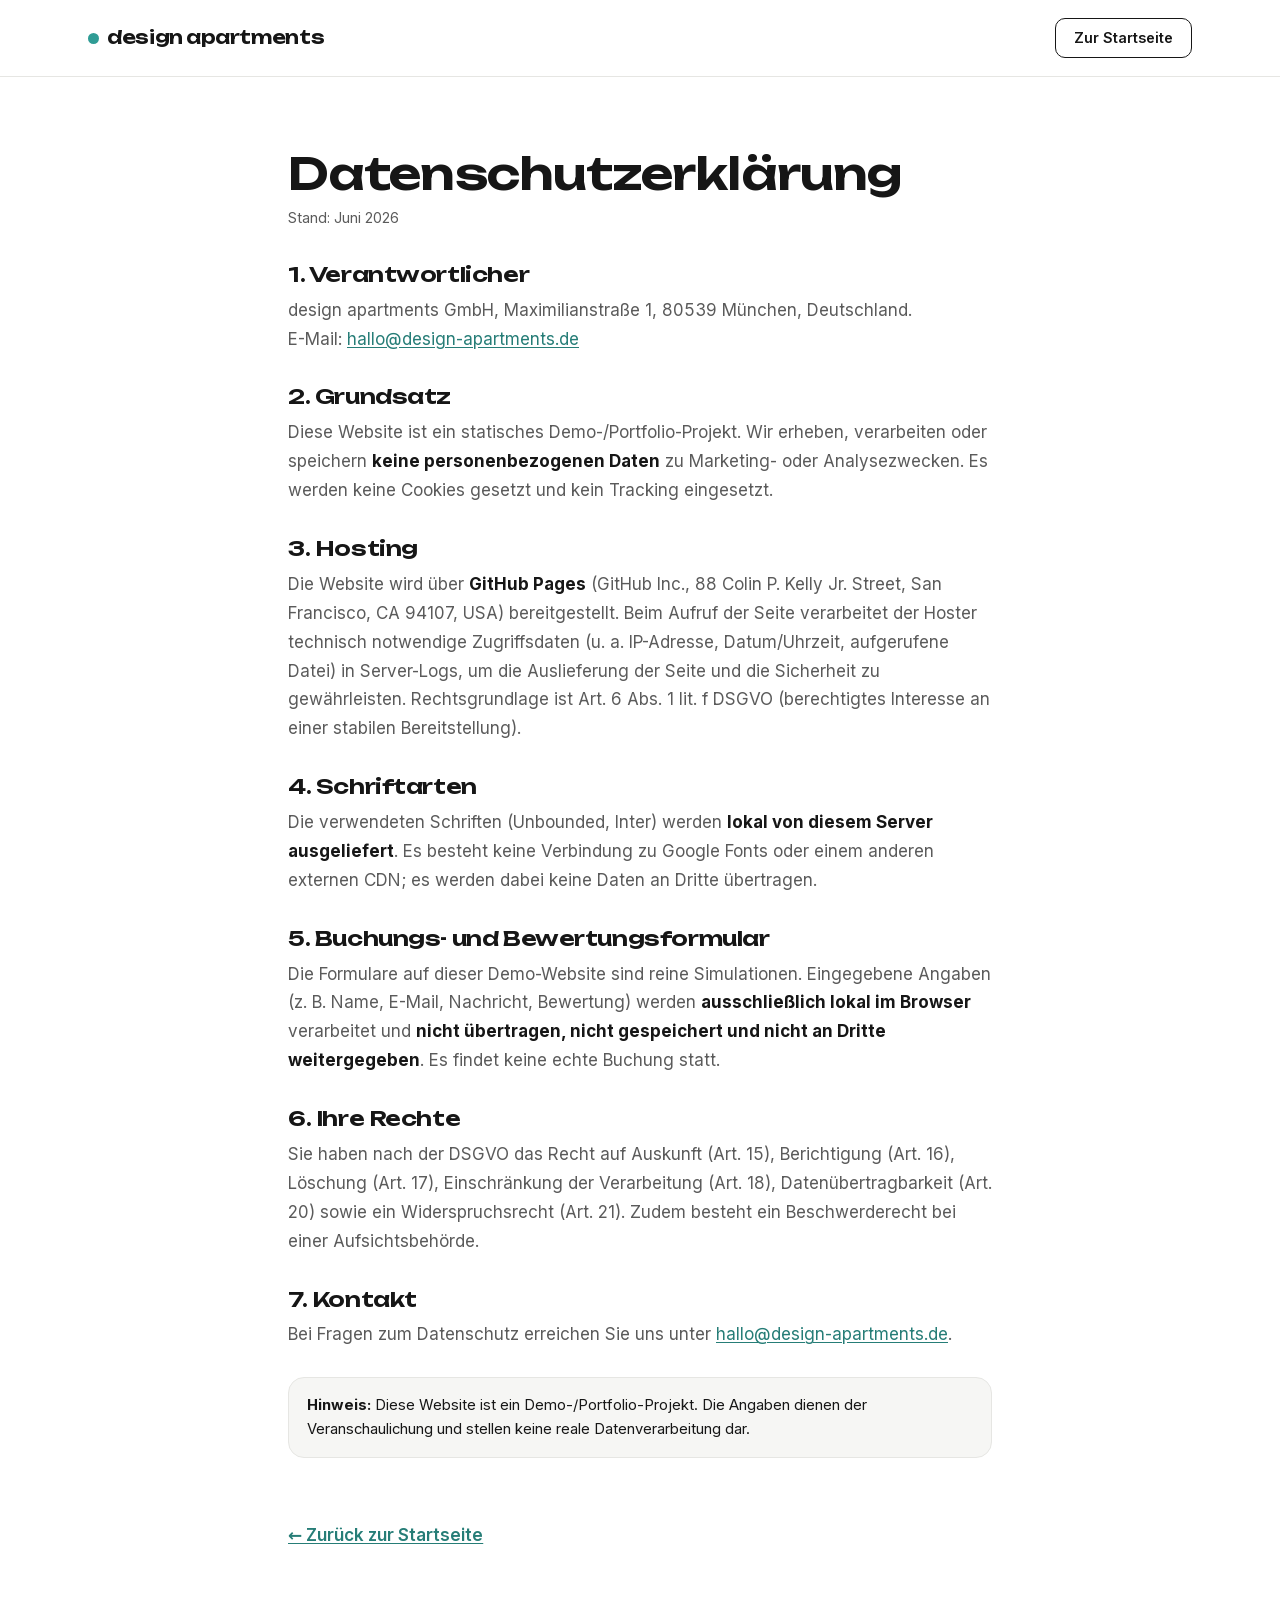
==== datenschutz.html @ df7e5d47 "SEO/OG/JSON-LD, Impressum+Datenschutz, self-hosted fonts (DSGVO), XSS-Escaping" ====
<!DOCTYPE html>
<html lang="de">
<head>
  <meta charset="UTF-8" />
  <meta name="viewport" content="width=device-width, initial-scale=1.0" />
  <title>Datenschutzerklärung — design apartments</title>
  <meta name="description" content="Datenschutzerklärung der design apartments gemäß DSGVO." />
  <meta name="robots" content="index,follow" />
  <link rel="canonical" href="https://design-apartments.com/datenschutz.html" />
  <link rel="icon" type="image/png" sizes="32x32" href="assets/img/favicon-32.png?v=1" />
  <link rel="apple-touch-icon" href="assets/img/apple-touch-icon.png?v=1" />
  <link rel="stylesheet" href="assets/css/fonts.css?v=1" />
  <link rel="stylesheet" href="assets/css/styles.css?v=12" />
</head>
<body>
  <header class="header">
    <div class="container header__inner">
      <a href="index.html" class="brand"><span class="brand__dot"></span>design apartments</a>
      <a href="index.html" class="btn btn--secondary btn--sm">Zur Startseite</a>
    </div>
  </header>

  <main class="legal">
    <div class="legal__container">
      <h1>Datenschutzerklärung</h1>
      <p class="updated">Stand: Juni 2026</p>

      <h2>1. Verantwortlicher</h2>
      <p>
        design apartments GmbH, Maximilianstraße 1, 80539 München, Deutschland.<br>
        E-Mail: <a href="mailto:hallo@design-apartments.de">hallo@design-apartments.de</a>
      </p>

      <h2>2. Grundsatz</h2>
      <p>Diese Website ist ein statisches Demo-/Portfolio-Projekt. Wir erheben, verarbeiten oder speichern <strong>keine personenbezogenen Daten</strong> zu Marketing- oder Analysezwecken. Es werden keine Cookies gesetzt und kein Tracking eingesetzt.</p>

      <h2>3. Hosting</h2>
      <p>Die Website wird über <strong>GitHub Pages</strong> (GitHub Inc., 88 Colin P. Kelly Jr. Street, San Francisco, CA 94107, USA) bereitgestellt. Beim Aufruf der Seite verarbeitet der Hoster technisch notwendige Zugriffsdaten (u. a. IP-Adresse, Datum/Uhrzeit, aufgerufene Datei) in Server-Logs, um die Auslieferung der Seite und die Sicherheit zu gewährleisten. Rechtsgrundlage ist Art. 6 Abs. 1 lit. f DSGVO (berechtigtes Interesse an einer stabilen Bereitstellung).</p>

      <h2>4. Schriftarten</h2>
      <p>Die verwendeten Schriften (Unbounded, Inter) werden <strong>lokal von diesem Server ausgeliefert</strong>. Es besteht keine Verbindung zu Google Fonts oder einem anderen externen CDN; es werden dabei keine Daten an Dritte übertragen.</p>

      <h2>5. Buchungs- und Bewertungsformular</h2>
      <p>Die Formulare auf dieser Demo-Website sind reine Simulationen. Eingegebene Angaben (z. B. Name, E-Mail, Nachricht, Bewertung) werden <strong>ausschließlich lokal im Browser</strong> verarbeitet und <strong>nicht übertragen, nicht gespeichert und nicht an Dritte weitergegeben</strong>. Es findet keine echte Buchung statt.</p>

      <h2>6. Ihre Rechte</h2>
      <p>Sie haben nach der DSGVO das Recht auf Auskunft (Art. 15), Berichtigung (Art. 16), Löschung (Art. 17), Einschränkung der Verarbeitung (Art. 18), Datenübertragbarkeit (Art. 20) sowie ein Widerspruchsrecht (Art. 21). Zudem besteht ein Beschwerderecht bei einer Aufsichtsbehörde.</p>

      <h2>7. Kontakt</h2>
      <p>Bei Fragen zum Datenschutz erreichen Sie uns unter <a href="mailto:hallo@design-apartments.de">hallo@design-apartments.de</a>.</p>

      <div class="legal__note">
        <strong>Hinweis:</strong> Diese Website ist ein Demo-/Portfolio-Projekt. Die Angaben dienen der Veranschaulichung und stellen keine reale Datenverarbeitung dar.
      </div>

      <a href="index.html" class="legal__back">← Zurück zur Startseite</a>
    </div>
  </main>
</body>
</html>
---- assets/css/fonts.css ----
/* Selbst gehostete Schriften (DSGVO-konform, kein externes CDN) */
@font-face {
  font-family: 'Inter';
  font-style: normal;
  font-weight: 400;
  font-display: swap;
  src: url('../fonts/inter-400-latin-ext.woff2') format('woff2');
  unicode-range: U+0100-02BA, U+02BD-02C5, U+02C7-02CC, U+02CE-02D7, U+02DD-02FF, U+0304, U+0308, U+0329, U+1D00-1DBF, U+1E00-1E9F, U+1EF2-1EFF, U+2020, U+20A0-20AB, U+20AD-20C0, U+2113, U+2C60-2C7F, U+A720-A7FF;
}
@font-face {
  font-family: 'Inter';
  font-style: normal;
  font-weight: 400;
  font-display: swap;
  src: url('../fonts/inter-400-latin.woff2') format('woff2');
  unicode-range: U+0000-00FF, U+0131, U+0152-0153, U+02BB-02BC, U+02C6, U+02DA, U+02DC, U+0304, U+0308, U+0329, U+2000-206F, U+20AC, U+2122, U+2191, U+2193, U+2212, U+2215, U+FEFF, U+FFFD;
}
@font-face {
  font-family: 'Inter';
  font-style: normal;
  font-weight: 500;
  font-display: swap;
  src: url('../fonts/inter-500-latin-ext.woff2') format('woff2');
  unicode-range: U+0100-02BA, U+02BD-02C5, U+02C7-02CC, U+02CE-02D7, U+02DD-02FF, U+0304, U+0308, U+0329, U+1D00-1DBF, U+1E00-1E9F, U+1EF2-1EFF, U+2020, U+20A0-20AB, U+20AD-20C0, U+2113, U+2C60-2C7F, U+A720-A7FF;
}
@font-face {
  font-family: 'Inter';
  font-style: normal;
  font-weight: 500;
  font-display: swap;
  src: url('../fonts/inter-500-latin.woff2') format('woff2');
  unicode-range: U+0000-00FF, U+0131, U+0152-0153, U+02BB-02BC, U+02C6, U+02DA, U+02DC, U+0304, U+0308, U+0329, U+2000-206F, U+20AC, U+2122, U+2191, U+2193, U+2212, U+2215, U+FEFF, U+FFFD;
}
@font-face {
  font-family: 'Inter';
  font-style: normal;
  font-weight: 600;
  font-display: swap;
  src: url('../fonts/inter-600-latin-ext.woff2') format('woff2');
  unicode-range: U+0100-02BA, U+02BD-02C5, U+02C7-02CC, U+02CE-02D7, U+02DD-02FF, U+0304, U+0308, U+0329, U+1D00-1DBF, U+1E00-1E9F, U+1EF2-1EFF, U+2020, U+20A0-20AB, U+20AD-20C0, U+2113, U+2C60-2C7F, U+A720-A7FF;
}
@font-face {
  font-family: 'Inter';
  font-style: normal;
  font-weight: 600;
  font-display: swap;
  src: url('../fonts/inter-600-latin.woff2') format('woff2');
  unicode-range: U+0000-00FF, U+0131, U+0152-0153, U+02BB-02BC, U+02C6, U+02DA, U+02DC, U+0304, U+0308, U+0329, U+2000-206F, U+20AC, U+2122, U+2191, U+2193, U+2212, U+2215, U+FEFF, U+FFFD;
}
@font-face {
  font-family: 'Inter';
  font-style: normal;
  font-weight: 700;
  font-display: swap;
  src: url('../fonts/inter-700-latin-ext.woff2') format('woff2');
  unicode-range: U+0100-02BA, U+02BD-02C5, U+02C7-02CC, U+02CE-02D7, U+02DD-02FF, U+0304, U+0308, U+0329, U+1D00-1DBF, U+1E00-1E9F, U+1EF2-1EFF, U+2020, U+20A0-20AB, U+20AD-20C0, U+2113, U+2C60-2C7F, U+A720-A7FF;
}
@font-face {
  font-family: 'Inter';
  font-style: normal;
  font-weight: 700;
  font-display: swap;
  src: url('../fonts/inter-700-latin.woff2') format('woff2');
  unicode-range: U+0000-00FF, U+0131, U+0152-0153, U+02BB-02BC, U+02C6, U+02DA, U+02DC, U+0304, U+0308, U+0329, U+2000-206F, U+20AC, U+2122, U+2191, U+2193, U+2212, U+2215, U+FEFF, U+FFFD;
}
@font-face {
  font-family: 'Unbounded';
  font-style: normal;
  font-weight: 300;
  font-display: swap;
  src: url('../fonts/unbounded-300-latin-ext.woff2') format('woff2');
  unicode-range: U+0100-02BA, U+02BD-02C5, U+02C7-02CC, U+02CE-02D7, U+02DD-02FF, U+0304, U+0308, U+0329, U+1D00-1DBF, U+1E00-1E9F, U+1EF2-1EFF, U+2020, U+20A0-20AB, U+20AD-20C0, U+2113, U+2C60-2C7F, U+A720-A7FF;
}
@font-face {
  font-family: 'Unbounded';
  font-style: normal;
  font-weight: 300;
  font-display: swap;
  src: url('../fonts/unbounded-300-latin.woff2') format('woff2');
  unicode-range: U+0000-00FF, U+0131, U+0152-0153, U+02BB-02BC, U+02C6, U+02DA, U+02DC, U+0304, U+0308, U+0329, U+2000-206F, U+20AC, U+2122, U+2191, U+2193, U+2212, U+2215, U+FEFF, U+FFFD;
}
@font-face {
  font-family: 'Unbounded';
  font-style: normal;
  font-weight: 400;
  font-display: swap;
  src: url('../fonts/unbounded-400-latin-ext.woff2') format('woff2');
  unicode-range: U+0100-02BA, U+02BD-02C5, U+02C7-02CC, U+02CE-02D7, U+02DD-02FF, U+0304, U+0308, U+0329, U+1D00-1DBF, U+1E00-1E9F, U+1EF2-1EFF, U+2020, U+20A0-20AB, U+20AD-20C0, U+2113, U+2C60-2C7F, U+A720-A7FF;
}
@font-face {
  font-family: 'Unbounded';
  font-style: normal;
  font-weight: 400;
  font-display: swap;
  src: url('../fonts/unbounded-400-latin.woff2') format('woff2');
  unicode-range: U+0000-00FF, U+0131, U+0152-0153, U+02BB-02BC, U+02C6, U+02DA, U+02DC, U+0304, U+0308, U+0329, U+2000-206F, U+20AC, U+2122, U+2191, U+2193, U+2212, U+2215, U+FEFF, U+FFFD;
}
@font-face {
  font-family: 'Unbounded';
  font-style: normal;
  font-weight: 500;
  font-display: swap;
  src: url('../fonts/unbounded-500-latin-ext.woff2') format('woff2');
  unicode-range: U+0100-02BA, U+02BD-02C5, U+02C7-02CC, U+02CE-02D7, U+02DD-02FF, U+0304, U+0308, U+0329, U+1D00-1DBF, U+1E00-1E9F, U+1EF2-1EFF, U+2020, U+20A0-20AB, U+20AD-20C0, U+2113, U+2C60-2C7F, U+A720-A7FF;
}
@font-face {
  font-family: 'Unbounded';
  font-style: normal;
  font-weight: 500;
  font-display: swap;
  src: url('../fonts/unbounded-500-latin.woff2') format('woff2');
  unicode-range: U+0000-00FF, U+0131, U+0152-0153, U+02BB-02BC, U+02C6, U+02DA, U+02DC, U+0304, U+0308, U+0329, U+2000-206F, U+20AC, U+2122, U+2191, U+2193, U+2212, U+2215, U+FEFF, U+FFFD;
}
@font-face {
  font-family: 'Unbounded';
  font-style: normal;
  font-weight: 600;
  font-display: swap;
  src: url('../fonts/unbounded-600-latin-ext.woff2') format('woff2');
  unicode-range: U+0100-02BA, U+02BD-02C5, U+02C7-02CC, U+02CE-02D7, U+02DD-02FF, U+0304, U+0308, U+0329, U+1D00-1DBF, U+1E00-1E9F, U+1EF2-1EFF, U+2020, U+20A0-20AB, U+20AD-20C0, U+2113, U+2C60-2C7F, U+A720-A7FF;
}
@font-face {
  font-family: 'Unbounded';
  font-style: normal;
  font-weight: 600;
  font-display: swap;
  src: url('../fonts/unbounded-600-latin.woff2') format('woff2');
  unicode-range: U+0000-00FF, U+0131, U+0152-0153, U+02BB-02BC, U+02C6, U+02DA, U+02DC, U+0304, U+0308, U+0329, U+2000-206F, U+20AC, U+2122, U+2191, U+2193, U+2212, U+2215, U+FEFF, U+FFFD;
}
@font-face {
  font-family: 'Unbounded';
  font-style: normal;
  font-weight: 700;
  font-display: swap;
  src: url('../fonts/unbounded-700-latin-ext.woff2') format('woff2');
  unicode-range: U+0100-02BA, U+02BD-02C5, U+02C7-02CC, U+02CE-02D7, U+02DD-02FF, U+0304, U+0308, U+0329, U+1D00-1DBF, U+1E00-1E9F, U+1EF2-1EFF, U+2020, U+20A0-20AB, U+20AD-20C0, U+2113, U+2C60-2C7F, U+A720-A7FF;
}
@font-face {
  font-family: 'Unbounded';
  font-style: normal;
  font-weight: 700;
  font-display: swap;
  src: url('../fonts/unbounded-700-latin.woff2') format('woff2');
  unicode-range: U+0000-00FF, U+0131, U+0152-0153, U+02BB-02BC, U+02C6, U+02DA, U+02DC, U+0304, U+0308, U+0329, U+2000-206F, U+20AC, U+2122, U+2191, U+2193, U+2212, U+2215, U+FEFF, U+FFFD;
}
---- assets/css/styles.css ----
/* ============================================================
   Design Apartments — Stylesheet
   Stilistik: Unbounded + Türkis-Akzent, heller "smarter Minimalismus"
   ============================================================ */

/* ---------- Tokens ---------- */
:root {
  --bg: #ffffff;
  --bg-soft: #f6f6f4;
  --ink: #161616;
  --ink-2: #5b5b5b;
  --line: #e6e6e3;
  --accent: #2f9c95;
  --accent-dark: #267d77;
  --accent-soft: #72bcb7;
  --accent-tint: #e7f3f2;
  --accent-ink: #ffffff;
  --ok: #2f9c95;
  --err: #c0392b;

  --r-sm: 10px;
  --r: 16px;
  --r-lg: 24px;

  --shadow-sm: 0 2px 8px rgba(20,20,20,.06);
  --shadow: 0 10px 30px rgba(20,20,20,.10);
  --shadow-lg: 0 24px 60px rgba(20,20,20,.18);

  --container: 1200px;
  --pad-x: clamp(16px, 5vw, 48px);
  --section-y: clamp(64px, 9vw, 120px);

  --font-display: "Unbounded", system-ui, sans-serif;
  --font-text: "Inter", system-ui, -apple-system, "Segoe UI", sans-serif;

  --ease: cubic-bezier(.22, .61, .36, 1);
}

/* ---------- Reset / Base ---------- */
*, *::before, *::after { box-sizing: border-box; }
* { margin: 0; }
html { scroll-behavior: smooth; -webkit-text-size-adjust: 100%; }
body {
  font-family: var(--font-text);
  color: var(--ink);
  background: var(--bg);
  line-height: 1.6;
  font-size: 1.0625rem;
  -webkit-font-smoothing: antialiased;
  text-rendering: optimizeLegibility;
}
body.no-scroll { overflow: hidden; }
img { max-width: 100%; display: block; height: auto; }
a { color: inherit; text-decoration: none; }
button { font: inherit; cursor: pointer; }
ul { list-style: none; padding: 0; }
:focus-visible { outline: 3px solid var(--accent); outline-offset: 2px; border-radius: 4px; }

h1, h2, h3 { font-family: var(--font-display); font-weight: 600; line-height: 1.1; letter-spacing: -0.02em; }
h1 { font-size: clamp(2.4rem, 5vw, 4rem); }
h2 { font-size: clamp(1.8rem, 3.5vw, 2.8rem); }
h3 { font-size: 1.3rem; line-height: 1.25; }
p { color: var(--ink-2); }

/* ---------- Layout ---------- */
.container { max-width: var(--container); margin-inline: auto; padding-inline: var(--pad-x); }
.section { padding-block: var(--section-y); }
.section--soft { background: var(--bg-soft); }
.section__head { max-width: 720px; margin-bottom: clamp(32px, 5vw, 56px); }
.section__head.center { margin-inline: auto; text-align: center; }
.eyebrow {
  font-family: var(--font-text);
  font-weight: 600; font-size: .8rem; letter-spacing: .14em; text-transform: uppercase;
  color: var(--accent-dark); display: inline-block; margin-bottom: 14px;
}
.section__head p { margin-top: 16px; font-size: 1.075rem; }

/* ---------- Buttons (единый компонент) ---------- */
.btn {
  --btn-h: 50px;
  display: inline-flex; align-items: center; justify-content: center; gap: 10px;
  height: var(--btn-h); padding-inline: 26px;
  font-family: var(--font-text); font-weight: 600; font-size: .975rem; line-height: 1;
  border: 1.5px solid transparent; border-radius: var(--r-sm);
  background: none; color: var(--ink); white-space: nowrap;
  transition: transform .15s var(--ease), background .2s, color .2s, border-color .2s, box-shadow .2s;
}
.btn:hover { transform: translateY(-2px); }
.btn:active { transform: translateY(0); }
.btn--primary { background: var(--accent); color: var(--accent-ink); }
.btn--primary:hover { background: var(--accent-dark); box-shadow: var(--shadow); }
.btn--secondary { border-color: var(--ink); color: var(--ink); }
.btn--secondary:hover { background: var(--ink); color: #fff; }
.btn--ghost { color: var(--ink); padding-inline: 12px; }
.btn--ghost:hover { color: var(--accent-dark); }
.btn--light { background: #fff; color: var(--ink); }
.btn--light:hover { background: var(--accent); color: #fff; box-shadow: var(--shadow); }
.btn--sm { --btn-h: 40px; padding-inline: 18px; font-size: .9rem; }
.btn--lg { --btn-h: 58px; padding-inline: 34px; font-size: 1.05rem; }
.btn--block { display: flex; width: 100%; }
.btn[disabled] { opacity: .45; pointer-events: none; }

/* ---------- Header ---------- */
.header {
  position: sticky; top: 0; z-index: 50;
  background: rgba(255,255,255,.96);
  border-bottom: 1px solid var(--line);
}
.header__inner { display: flex; align-items: center; justify-content: space-between; height: 76px; gap: 24px; }
.brand { font-family: var(--font-display); font-weight: 600; font-size: 1.15rem; letter-spacing: -.02em; word-spacing: -.08em; display: flex; align-items: center; gap: 8px; }
.brand__dot { width: 11px; height: 11px; border-radius: 50%; background: var(--accent); display: block; flex: none; }
.nav { display: flex; align-items: center; gap: 30px; }
.nav a { font-weight: 500; font-size: .95rem; color: var(--ink-2); transition: color .2s; }
.nav a:hover { color: var(--ink); }
.header__cta { display: flex; align-items: center; gap: 14px; }
.nav-toggle { display: none; width: 44px; height: 44px; border: 1px solid var(--line); border-radius: var(--r-sm); background: #fff; align-items: center; justify-content: center; }
.nav-toggle svg { width: 22px; height: 22px; }

/* ---------- Hero ---------- */
.hero { position: relative; padding-block: clamp(48px, 7vw, 92px) clamp(28px, 4vw, 44px); }
.hero__grid { display: grid; grid-template-columns: 1.05fr 1fr; gap: clamp(32px, 5vw, 64px); align-items: stretch; }
.hero__title { margin-bottom: 22px; }
.hero__title em { font-style: normal; color: var(--accent-dark); }
.hero__lead { font-size: 1.15rem; max-width: 46ch; margin-bottom: 28px; }
.hero__stats { display: flex; gap: 36px; margin-top: 38px; flex-wrap: wrap; }
.hero__stat .n { font-family: var(--font-display); font-weight: 600; font-size: 1.9rem; }
.hero__stat .l { font-size: .9rem; color: var(--ink-2); }
.hero__media { position: relative; display: flex; flex-direction: column; }
.hero__media img { width: 100%; flex: 1 1 auto; min-height: 360px; object-fit: cover; border-radius: var(--r-lg); box-shadow: var(--shadow-lg); }
.hero__badge {
  margin-top: 16px; background: #fff; border: 1px solid var(--line); border-radius: var(--r);
  padding: 14px 18px; box-shadow: var(--shadow-sm); display: flex; align-items: center; gap: 12px;
}
.hero__badge .ic { width: 42px; height: 42px; border-radius: 50%; background: var(--accent-tint); color: var(--accent-dark); display: grid; place-items: center; flex: none; }
.hero__badge b { font-family: var(--font-display); font-size: .95rem; }
.hero__badge span { font-size: .8rem; color: var(--ink-2); display: block; }

/* ---------- Search / Booking bar ---------- */
.searchbar { background: #fff; border: 1px solid var(--line); border-radius: var(--r); box-shadow: var(--shadow); padding: 14px; }
.searchbar__row { display: grid; grid-template-columns: repeat(4, 1fr) auto; gap: 10px; align-items: end; }
.searchbar .field { margin: 0; }
.searchbar .btn { height: 56px; }
.hero .searchbar { margin-top: 34px; }

/* ---------- Fields ---------- */
.field { display: flex; flex-direction: column; gap: 7px; margin-bottom: 16px; }
.field > label { font-size: .82rem; font-weight: 600; color: var(--ink-2); letter-spacing: .01em; }
.field input, .field select, .field textarea {
  font: inherit; font-size: .975rem; color: var(--ink);
  height: 50px; padding: 0 14px; width: 100%;
  background: #fff; border: 1.5px solid var(--line); border-radius: var(--r-sm);
  transition: border-color .2s, box-shadow .2s; appearance: none;
}
.field textarea { height: auto; padding: 12px 14px; min-height: 96px; resize: vertical; line-height: 1.5; }
.field select {
  background-image: url("data:image/svg+xml,%3Csvg xmlns='http://www.w3.org/2000/svg' width='14' height='14' viewBox='0 0 24 24' fill='none' stroke='%235b5b5b' stroke-width='2.5'%3E%3Cpath d='M6 9l6 6 6-6'/%3E%3C/svg%3E");
  background-repeat: no-repeat; background-position: right 14px center; padding-right: 38px;
}
.field input:focus, .field select:focus, .field textarea:focus { outline: none; border-color: var(--accent); box-shadow: 0 0 0 3px var(--accent-tint); }
.field--invalid input, .field--invalid select, .field--invalid textarea { border-color: var(--err); }
.field__error { font-size: .8rem; color: var(--err); min-height: 0; display: none; }
.field--invalid .field__error { display: block; }

/* ---------- Cards / Catalog ---------- */
.cards { display: grid; grid-template-columns: repeat(3, 1fr); gap: 28px; }
.card {
  background: #fff; border: 1px solid var(--line); border-radius: var(--r); overflow: hidden;
  display: flex; flex-direction: column; transition: transform .2s var(--ease), box-shadow .2s;
}
.card:hover { transform: translateY(-4px); box-shadow: var(--shadow); }
.card__media { position: relative; aspect-ratio: 4/3; overflow: hidden; }
.card__media img { width: 100%; height: 100%; object-fit: cover; transition: transform .5s var(--ease); }
.card:hover .card__media img { transform: scale(1.04); }
.card__price { position: absolute; right: 12px; bottom: 12px; background: rgba(255,255,255,.94); border-radius: 999px; padding: 7px 14px; font-weight: 600; font-size: .92rem; box-shadow: var(--shadow-sm); }
.card__price b { font-family: var(--font-display); }
.card__body { padding: 20px; display: flex; flex-direction: column; gap: 12px; flex: 1; }
.card__city { display: flex; align-items: center; gap: 7px; color: var(--accent-dark); font-weight: 600; font-size: .85rem; letter-spacing: .03em; text-transform: uppercase; }
.card__title { font-size: 1.2rem; }
.card__meta { display: flex; gap: 16px; color: var(--ink-2); font-size: .92rem; flex-wrap: wrap; }
.card__meta span { display: inline-flex; align-items: center; gap: 6px; }
.card__actions { display: flex; gap: 10px; margin-top: auto; padding-top: 6px; }
.card__actions .btn { flex: 1; }
.catalog__empty { text-align: center; padding: 48px 0; color: var(--ink-2); grid-column: 1 / -1; }
.catalog__empty svg { width: 48px; height: 48px; color: var(--accent-soft); margin: 0 auto 14px; }

/* ---------- Amenities ---------- */
.amenities { display: grid; grid-template-columns: repeat(4, 1fr); gap: 18px; }
.amenity { background: #fff; border: 1px solid var(--line); border-radius: var(--r); padding: 22px; display: flex; flex-direction: column; gap: 12px; }
.amenity .ic { width: 46px; height: 46px; border-radius: 12px; background: var(--accent-tint); color: var(--accent-dark); display: grid; place-items: center; }
.amenity .ic svg { width: 24px; height: 24px; }
.amenity b { font-family: var(--font-display); font-weight: 500; font-size: 1.02rem; }
.amenity span { font-size: .9rem; color: var(--ink-2); }

/* ---------- Vorteile (Split features) ---------- */
.feature { display: grid; grid-template-columns: 1fr 1fr; gap: clamp(28px, 5vw, 72px); align-items: center; }
.feature + .feature { margin-top: clamp(40px, 6vw, 80px); }
.feature--rev .feature__media { order: 2; }
.feature__media img { width: 100%; aspect-ratio: 5/4; object-fit: cover; border-radius: var(--r-lg); box-shadow: var(--shadow); }
.feature__list { margin-top: 22px; display: flex; flex-direction: column; gap: 14px; }
.feature__list li { display: flex; gap: 12px; align-items: flex-start; color: var(--ink); }
.feature__list .ic { color: var(--accent-dark); flex: none; margin-top: 2px; }

/* ---------- Entwicklungsplan (Timeline) ---------- */
.plan { display: grid; grid-template-columns: repeat(6, 1fr); gap: 14px; }
.plan__col { background: #fff; border: 1px solid var(--line); border-radius: var(--r); padding: 22px 18px; text-align: center; }
.plan__year { font-family: var(--font-display); font-weight: 600; font-size: 1.25rem; }
.plan__bar { height: 110px; display: flex; align-items: flex-end; justify-content: center; margin: 16px 0 12px; }
.plan__bar i { display: block; width: 36px; background: linear-gradient(var(--accent-soft), var(--accent)); border-radius: 8px 8px 0 0; }
.plan__n { font-weight: 600; }
.plan__n span { display: block; font-size: .8rem; color: var(--ink-2); font-weight: 400; }
.plan__cities { margin-top: 26px; display: flex; flex-wrap: wrap; gap: 10px; justify-content: center; }
.chip { background: var(--accent-tint); color: var(--accent-dark); border-radius: 999px; padding: 8px 16px; font-weight: 600; font-size: .9rem; }

/* ---------- CTA band ---------- */
.cta { background: var(--ink); color: #fff; border-radius: var(--r-lg); padding: clamp(36px, 6vw, 64px); text-align: center; }
.cta h2 { color: #fff; }
.cta p { color: rgba(255,255,255,.72); margin: 16px auto 28px; max-width: 52ch; }

/* ---------- Footer ---------- */
.footer { background: var(--bg-soft); border-top: 1px solid var(--line); padding-block: clamp(48px, 6vw, 72px) 32px; }
.footer__grid { display: grid; grid-template-columns: 1.5fr 1fr 1fr 1fr; gap: 32px; }
.footer h4 { font-family: var(--font-display); font-weight: 500; font-size: .95rem; margin-bottom: 16px; }
.footer a, .footer p { color: var(--ink-2); font-size: .92rem; }
.footer ul { display: flex; flex-direction: column; gap: 10px; }
.footer a:hover { color: var(--accent-dark); }
.footer__bottom { margin-top: 40px; padding-top: 22px; border-top: 1px solid var(--line); display: flex; justify-content: space-between; gap: 16px; flex-wrap: wrap; font-size: .85rem; color: var(--ink-2); }

/* ---------- Modal ---------- */
.modal { position: fixed; inset: 0; z-index: 100; display: none; }
.modal.is-open { display: block; }
.modal__overlay { position: absolute; inset: 0; background: rgba(16,16,16,.62); animation: fade .25s var(--ease); }
.modal__dialog {
  position: relative; z-index: 1; background: #fff; border-radius: var(--r-lg);
  width: min(960px, calc(100vw - 32px)); max-height: calc(100vh - 48px); overflow: auto;
  margin: 24px auto; box-shadow: var(--shadow-lg); animation: fade .25s var(--ease);
}
.modal__dialog--sm { width: min(480px, calc(100vw - 32px)); }
.modal__close { position: absolute; top: 14px; right: 14px; z-index: 5; width: 42px; height: 42px; border-radius: 50%; background: rgba(255,255,255,.9); border: 1px solid var(--line); display: grid; place-items: center; box-shadow: var(--shadow-sm); }
.modal__close svg { width: 20px; height: 20px; }
@keyframes fade { from { opacity: 0; } }
@keyframes pop { from { opacity: 0; transform: translateY(16px) scale(.98); } }

/* Apartment detail modal */
.detail__gallery { position: relative; }
.detail__main { aspect-ratio: 16/10; }
.detail__main img { width: 100%; height: 100%; object-fit: cover; }
.detail__thumbs { display: flex; gap: 8px; padding: 10px; flex-wrap: wrap; }
.detail__thumbs button { width: 84px; height: 60px; border-radius: 8px; overflow: hidden; border: 2px solid transparent; padding: 0; }
.detail__thumbs button.is-active { border-color: var(--accent); }
.detail__thumbs img { width: 100%; height: 100%; object-fit: cover; }
.detail__body { padding: 24px clamp(20px, 4vw, 36px) 32px; }
.detail__city { color: var(--accent-dark); font-weight: 600; text-transform: uppercase; letter-spacing: .04em; font-size: .85rem; }
.detail__title { margin: 6px 0 14px; }
.detail__meta { display: flex; gap: 22px; flex-wrap: wrap; color: var(--ink-2); margin-bottom: 18px; }
.detail__meta span { display: inline-flex; gap: 7px; align-items: center; }
.detail__price { font-family: var(--font-display); font-size: 1.5rem; }
.detail__price small { font-family: var(--font-text); font-size: .9rem; color: var(--ink-2); font-weight: 400; }
.detail__amen { display: grid; grid-template-columns: repeat(2, 1fr); gap: 10px 20px; margin: 18px 0 26px; }
.detail__amen li { display: flex; gap: 9px; align-items: center; font-size: .95rem; }
.detail__amen .ic { color: var(--accent-dark); flex: none; }
.detail__foot { display: flex; align-items: center; justify-content: space-between; gap: 18px; flex-wrap: wrap; border-top: 1px solid var(--line); padding-top: 20px; }

/* Booking form modal */
.book__head { padding: 28px clamp(20px,4vw,36px) 0; }
.book__sub { color: var(--ink-2); margin-top: 6px; }
.book__form { padding: 22px clamp(20px,4vw,36px) 32px; }
.book__row { display: grid; grid-template-columns: 1fr 1fr; gap: 0 18px; }
.book__summary { background: var(--bg-soft); border: 1px solid var(--line); border-radius: var(--r); padding: 16px 18px; margin: 6px 0 22px; }
.book__summary .line { display: flex; justify-content: space-between; font-size: .95rem; padding: 4px 0; color: var(--ink-2); }
.book__summary .total { border-top: 1px solid var(--line); margin-top: 8px; padding-top: 10px; font-weight: 700; color: var(--ink); font-size: 1.05rem; }
.book__summary .total b { font-family: var(--font-display); }

/* Success modal */
.success { text-align: center; padding: 44px clamp(20px,4vw,36px); }
.success__ic { width: 76px; height: 76px; border-radius: 50%; background: var(--accent-tint); color: var(--accent-dark); display: grid; place-items: center; margin: 0 auto 22px; animation: pop .4s var(--ease); }
.success__ic svg { width: 38px; height: 38px; }
.success h3 { font-size: 1.5rem; margin-bottom: 10px; }
.success__ref { display: inline-block; margin: 16px 0 22px; background: var(--bg-soft); border: 1px dashed var(--line); border-radius: var(--r-sm); padding: 10px 18px; font-family: var(--font-display); }

/* Toast */
.toast { position: fixed; left: 50%; bottom: 28px; transform: translateX(-50%) translateY(20px); z-index: 200; background: var(--ink); color: #fff; padding: 14px 22px; border-radius: 999px; box-shadow: var(--shadow-lg); opacity: 0; pointer-events: none; transition: opacity .25s, transform .25s var(--ease); font-size: .95rem; }
.toast.is-show { opacity: 1; transform: translateX(-50%) translateY(0); }

/* Reveal on scroll */
.reveal { opacity: 0; transform: translateY(24px); transition: opacity .6s var(--ease), transform .6s var(--ease); }
.reveal.is-in { opacity: 1; transform: none; }

/* ============================================================
   Responsive
   ============================================================ */
@media (max-width: 1024px) {
  .cards { grid-template-columns: repeat(2, 1fr); }
  .amenities { grid-template-columns: repeat(2, 1fr); }
  .plan { grid-template-columns: repeat(3, 1fr); }
  .hero__grid { grid-template-columns: 1fr; }
  .hero__media { order: -1; display: block; }
  .hero__media img { aspect-ratio: 4/3.2; flex: none; min-height: 0; }
  .footer__grid { grid-template-columns: 1fr 1fr; }
}
@media (max-width: 760px) {
  .nav, .header__cta .btn--secondary { display: none; }
  .nav-toggle { display: inline-flex; }
  .nav.is-open { display: flex; position: absolute; top: 76px; left: 0; right: 0; flex-direction: column; gap: 0; background: #fff; border-bottom: 1px solid var(--line); padding: 8px var(--pad-x) 16px; box-shadow: var(--shadow); }
  .nav.is-open a { padding: 12px 0; border-bottom: 1px solid var(--line); width: 100%; }
  .searchbar__row { grid-template-columns: 1fr 1fr; }
  .searchbar__row .field--span,
  .searchbar__row .btn { grid-column: 1 / -1; }
  .feature, .feature--rev .feature__media { grid-template-columns: 1fr; order: 0; }
  .feature__media { order: -1; }
  .book__row { grid-template-columns: 1fr; }
  .detail__amen { grid-template-columns: 1fr; }
  .footer__grid { grid-template-columns: 1fr 1fr; }
  /* Badge nicht über das Bild legen — als eigener Block darunter */
  .hero__badge { position: static; left: auto; bottom: auto; margin: 14px 0 0; max-width: none; width: fit-content; }
}
@media (max-width: 520px) {
  .cards, .amenities, .plan, .footer__grid { grid-template-columns: 1fr; }
  .searchbar__row { grid-template-columns: 1fr; }
  .hero__badge { left: 0; }
}
@media (prefers-reduced-motion: reduce) {
  * { animation: none !important; transition: none !important; scroll-behavior: auto; }
  .reveal { opacity: 1; transform: none; }
}

/* ============================================================
   Erweiterungen: Logo-Puls, Filterleiste, Kalender, Effekte
   ============================================================ */

/* Logo-Punkt: sanftes Pulsieren ("online") */
.brand__dot { position: relative; animation: dotBreathe 2.6s ease-in-out infinite; }
.brand__dot::after {
  content: ""; position: absolute; inset: 0; border-radius: 50%;
  box-shadow: 0 0 0 0 rgba(47, 156, 149, .55); animation: dotPulse 2.6s ease-out infinite;
}
@keyframes dotPulse { 0% { box-shadow: 0 0 0 0 rgba(47,156,149,.55); } 70% { box-shadow: 0 0 0 9px rgba(47,156,149,0); } 100% { box-shadow: 0 0 0 0 rgba(47,156,149,0); } }
@keyframes dotBreathe { 0%, 100% { opacity: 1; } 50% { opacity: .5; } }

/* Maus-Effekte: weiche Übergänge */
.hero__media img { transition: transform .4s var(--ease); will-change: transform; }
.card { will-change: transform; }

/* Reveal-Stagger nutzt inline transition-delay (per JS/Template) */

/* ---------- Filterleiste im Katalog ---------- */
.filterbar-wrap { margin-bottom: 30px; }
.filterbar {
  display: grid; grid-template-columns: 1.3fr 1fr 1fr 1fr auto auto; gap: 10px; align-items: end;
  background: #fff; border: 1px solid var(--line); border-radius: var(--r); padding: 14px; box-shadow: var(--shadow-sm);
}
.filterbar .field { margin: 0; }
.filterbar .field > label { font-size: .74rem; }
.filterbar .field input, .filterbar .field select { height: 46px; }
.filterbar .btn { height: 46px; }
@media (max-width: 860px) {
  .filterbar { grid-template-columns: 1fr 1fr; }
  .filterbar .btn { grid-column: auto; }
}
@media (max-width: 520px) { .filterbar { grid-template-columns: 1fr; } }

/* ---------- Verfügbarkeitskalender ---------- */
.cal { border: 1px solid var(--line); border-radius: var(--r); padding: 16px; }
.cal__head { display: flex; align-items: center; justify-content: space-between; margin-bottom: 12px; }
.cal__title { font-family: var(--font-display); font-weight: 500; font-size: 1rem; text-transform: capitalize; }
.cal__nav { display: flex; gap: 8px; }
.cal__nav button { width: 36px; height: 36px; border-radius: 8px; border: 1px solid var(--line); background: #fff; display: grid; place-items: center; transition: background .2s, border-color .2s; }
.cal__nav button:not([disabled]):hover { border-color: var(--accent); color: var(--accent-dark); }
.cal__nav button[disabled] { opacity: .35; pointer-events: none; }
.cal__nav svg { width: 18px; height: 18px; }
.cal__dows, .cal__grid { display: grid; grid-template-columns: repeat(7, 1fr); gap: 4px; }
.cal__dows span { text-align: center; font-size: .72rem; color: var(--ink-2); padding: 4px 0; font-weight: 600; }
.cal__day { aspect-ratio: 1; border: 0; background: var(--bg-soft); border-radius: 8px; font: inherit; font-size: .92rem; color: var(--ink); display: grid; place-items: center; position: relative; transition: background .15s, color .15s; }
.cal__day--empty { background: transparent; pointer-events: none; }
.cal__day:not([disabled]):hover { background: var(--accent-tint); }
.cal__day[disabled] { color: #c4c4c4; background: #fafafa; cursor: not-allowed; }
.cal__day--booked { color: var(--ink-2); }
.cal__day--booked::after { content: ""; position: absolute; left: 22%; right: 22%; height: 2px; background: var(--err); opacity: .55; transform: rotate(-14deg); }
.cal__day--inrange { background: var(--accent-tint); border-radius: 4px; }
.cal__day--start, .cal__day--end { background: var(--accent) !important; color: #fff; }
.cal__legend { display: flex; gap: 18px; margin-top: 14px; font-size: .78rem; color: var(--ink-2); flex-wrap: wrap; }
.cal__legend span { display: inline-flex; align-items: center; gap: 6px; }
.cal__legend i { width: 13px; height: 13px; border-radius: 4px; display: inline-block; }
.cal__legend i.free { background: var(--bg-soft); border: 1px solid var(--line); }
.cal__legend i.busy { background: #fafafa; border: 1px solid var(--line); position: relative; }
.cal__legend i.busy::after { content: ""; position: absolute; left: 2px; right: 2px; top: 5px; height: 2px; background: var(--err); opacity: .55; transform: rotate(-14deg); }
.cal__legend i.sel { background: var(--accent); }

.cal-summary { margin-top: 16px; display: flex; align-items: center; justify-content: space-between; gap: 14px; flex-wrap: wrap; background: var(--bg-soft); border: 1px solid var(--line); border-radius: var(--r-sm); padding: 14px 16px; }
.cal-summary__info { font-size: .95rem; }
.cal-summary__info b { font-family: var(--font-display); }
.cal-summary__hint { color: var(--ink-2); font-size: .92rem; }
.detail__cal-wrap { margin: 26px 0 4px; }
.detail__cal-wrap h4 { font-family: var(--font-display); font-weight: 500; margin-bottom: 12px; }

/* ---------- Klickbarer Rating-Button ---------- */
.rating-btn { border: 0; background: none; padding: 0; font: inherit; color: var(--accent-dark); display: inline-flex; align-items: center; gap: 6px; cursor: pointer; border-radius: 6px; transition: color .15s; }
.rating-btn:hover { color: var(--accent); text-decoration: underline; text-underline-offset: 3px; }
.rating-btn .cnt { color: var(--ink-2); font-size: .85em; }
.detail__meta .rating-btn { font-size: 1rem; }

/* ---------- Bewertungen-Modal ---------- */
.reviews { padding: 28px clamp(20px, 4vw, 32px) 32px; }
.reviews__head { display: flex; align-items: center; gap: 16px; padding-bottom: 18px; border-bottom: 1px solid var(--line); margin-bottom: 6px; }
.reviews__score { font-family: var(--font-display); font-weight: 600; font-size: 2.2rem; line-height: 1; display: flex; align-items: baseline; gap: 6px; }
.reviews__score span { color: var(--accent); font-size: 1.4rem; }
.reviews__head b { font-family: var(--font-display); font-size: 1.05rem; display: block; }
.reviews__head .sub { color: var(--ink-2); font-size: .9rem; }
.reviews__list { display: flex; flex-direction: column; }
.review { padding: 18px 0; border-bottom: 1px solid var(--line); }
.review:last-child { border-bottom: 0; }
.review__top { display: flex; align-items: center; gap: 12px; margin-bottom: 8px; }
.review__ava { width: 42px; height: 42px; border-radius: 50%; background: var(--accent-tint); color: var(--accent-dark); display: grid; place-items: center; font-weight: 600; font-size: .9rem; flex: none; }
.review__who b { font-family: var(--font-text); font-weight: 600; font-size: .98rem; display: block; }
.review__date { color: var(--ink-2); font-size: .82rem; }
.review__stars { margin-left: auto; color: var(--accent); letter-spacing: 1px; font-size: .95rem; flex: none; }
.review__stars .off { color: var(--line); }
.review p { color: var(--ink); font-size: .95rem; line-height: 1.55; }

/* ---------- Gästestimmen-Sektion ---------- */
.voices { display: grid; grid-template-columns: repeat(3, 1fr); gap: 24px; }
.voice { background: #fff; border: 1px solid var(--line); border-radius: var(--r); padding: 22px; display: flex; flex-direction: column; gap: 12px; }
.voice__stars { color: var(--accent); letter-spacing: 1px; font-size: .95rem; }
.voice__stars .off { color: var(--line); }
.voice__text { color: var(--ink); font-size: .96rem; line-height: 1.55; flex: 1; }
.voice__foot { display: flex; align-items: center; gap: 10px; }
.voice__ava { width: 40px; height: 40px; border-radius: 50%; background: var(--accent-tint); color: var(--accent-dark); display: grid; place-items: center; font-weight: 600; font-size: .85rem; flex: none; }
.voice__who b { display: block; font-weight: 600; font-size: .92rem; }
.voice__who span { color: var(--ink-2); font-size: .8rem; }
.voice__badge { margin-left: auto; align-self: flex-start; background: #fff7e0; color: #927400; border: 1px solid #f0e2a8; border-radius: 999px; padding: 4px 10px; font-size: .72rem; font-weight: 600; white-space: nowrap; }

.voice-form-card { margin-top: 40px; background: var(--bg-soft); border: 1px solid var(--line); border-radius: var(--r-lg); padding: clamp(24px, 4vw, 40px); display: grid; grid-template-columns: 1fr 1.4fr; gap: clamp(24px, 4vw, 48px); align-items: start; }
.voice-form-card__intro h3 { font-family: var(--font-display); font-weight: 600; font-size: 1.4rem; margin-bottom: 10px; }
.voice-form-card__intro p { font-size: .95rem; }
.voice-form .btn { margin-top: 6px; }

.star-input { display: inline-flex; gap: 4px; padding: 2px 0; }
.star-input .star { font-size: 1.9rem; line-height: 1; color: var(--line); background: none; border: 0; padding: 0 2px; cursor: pointer; transition: color .12s, transform .12s; }
.star-input .star.on { color: var(--accent); }
.star-input .star:hover { transform: scale(1.18); }

/* ---------- Promo-Band: direkt buchen & 10% sparen ---------- */
.promo-sec { padding-block: clamp(8px, 1.5vw, 16px) clamp(36px, 5vw, 60px); }
.promo__inner {
  background: var(--accent); color: #fff; border-radius: var(--r-lg);
  padding: clamp(22px, 3vw, 34px) clamp(24px, 4vw, 40px);
  display: flex; align-items: center; gap: clamp(18px, 3vw, 30px); flex-wrap: wrap;
  box-shadow: var(--shadow);
}
.promo__badge { font-family: var(--font-display); font-weight: 700; font-size: 1.7rem; line-height: 1; background: rgba(255,255,255,.16); border: 1.5px solid rgba(255,255,255,.55); border-radius: 14px; padding: 12px 18px; flex: none; }
.promo__text { flex: 1; min-width: 220px; }
.promo__text b { font-family: var(--font-display); font-weight: 600; font-size: clamp(1.15rem, 2.2vw, 1.4rem); display: block; margin-bottom: 4px; }
.promo__text span { color: rgba(255,255,255,.88); }
.promo__inner .btn--light { flex: none; }
/* Eigener Hover im Promo-Band: Button bleibt sichtbar (kein Türkis) */
.promo__inner .btn--light:hover { background: var(--ink); color: #fff; box-shadow: 0 10px 26px rgba(0,0,0,.22); }

/* ---------- Vollbreite Bild ---------- */
.fullbleed { width: 100%; }
.fullbleed img { width: 100%; height: clamp(240px, 34vw, 480px); object-fit: cover; display: block; }

@media (max-width: 900px) { .voice-form-card { grid-template-columns: 1fr; } }
@media (max-width: 860px) { .voices { grid-template-columns: 1fr 1fr; } }
@media (max-width: 560px) { .voices { grid-template-columns: 1fr; } }

/* ---------- Rechtliche Seiten (Impressum / Datenschutz) ---------- */
.legal { padding-block: clamp(40px, 6vw, 72px); }
.legal__container { max-width: 800px; margin-inline: auto; padding-inline: var(--pad-x); }
.legal h1 { font-size: clamp(2rem, 4vw, 2.8rem); margin-bottom: 8px; }
.legal .updated { color: var(--ink-2); font-size: .9rem; margin-bottom: 32px; }
.legal h2 { font-size: 1.3rem; margin: 32px 0 10px; }
.legal p, .legal li { color: var(--ink-2); line-height: 1.7; }
.legal p { margin-bottom: 12px; }
.legal ul { margin: 0 0 12px; padding-left: 0; }
.legal li { display: flex; gap: 10px; margin-bottom: 8px; }
.legal li::before { content: "–"; color: var(--accent-dark); }
.legal strong { color: var(--ink); }
.legal a { color: var(--accent-dark); text-decoration: underline; text-underline-offset: 2px; }
.legal__note { background: var(--bg-soft); border: 1px solid var(--line); border-radius: var(--r); padding: 16px 18px; margin: 28px 0; font-size: .92rem; }
.legal__back { display: inline-flex; align-items: center; gap: 8px; margin-top: 36px; font-weight: 600; color: var(--accent-dark); }
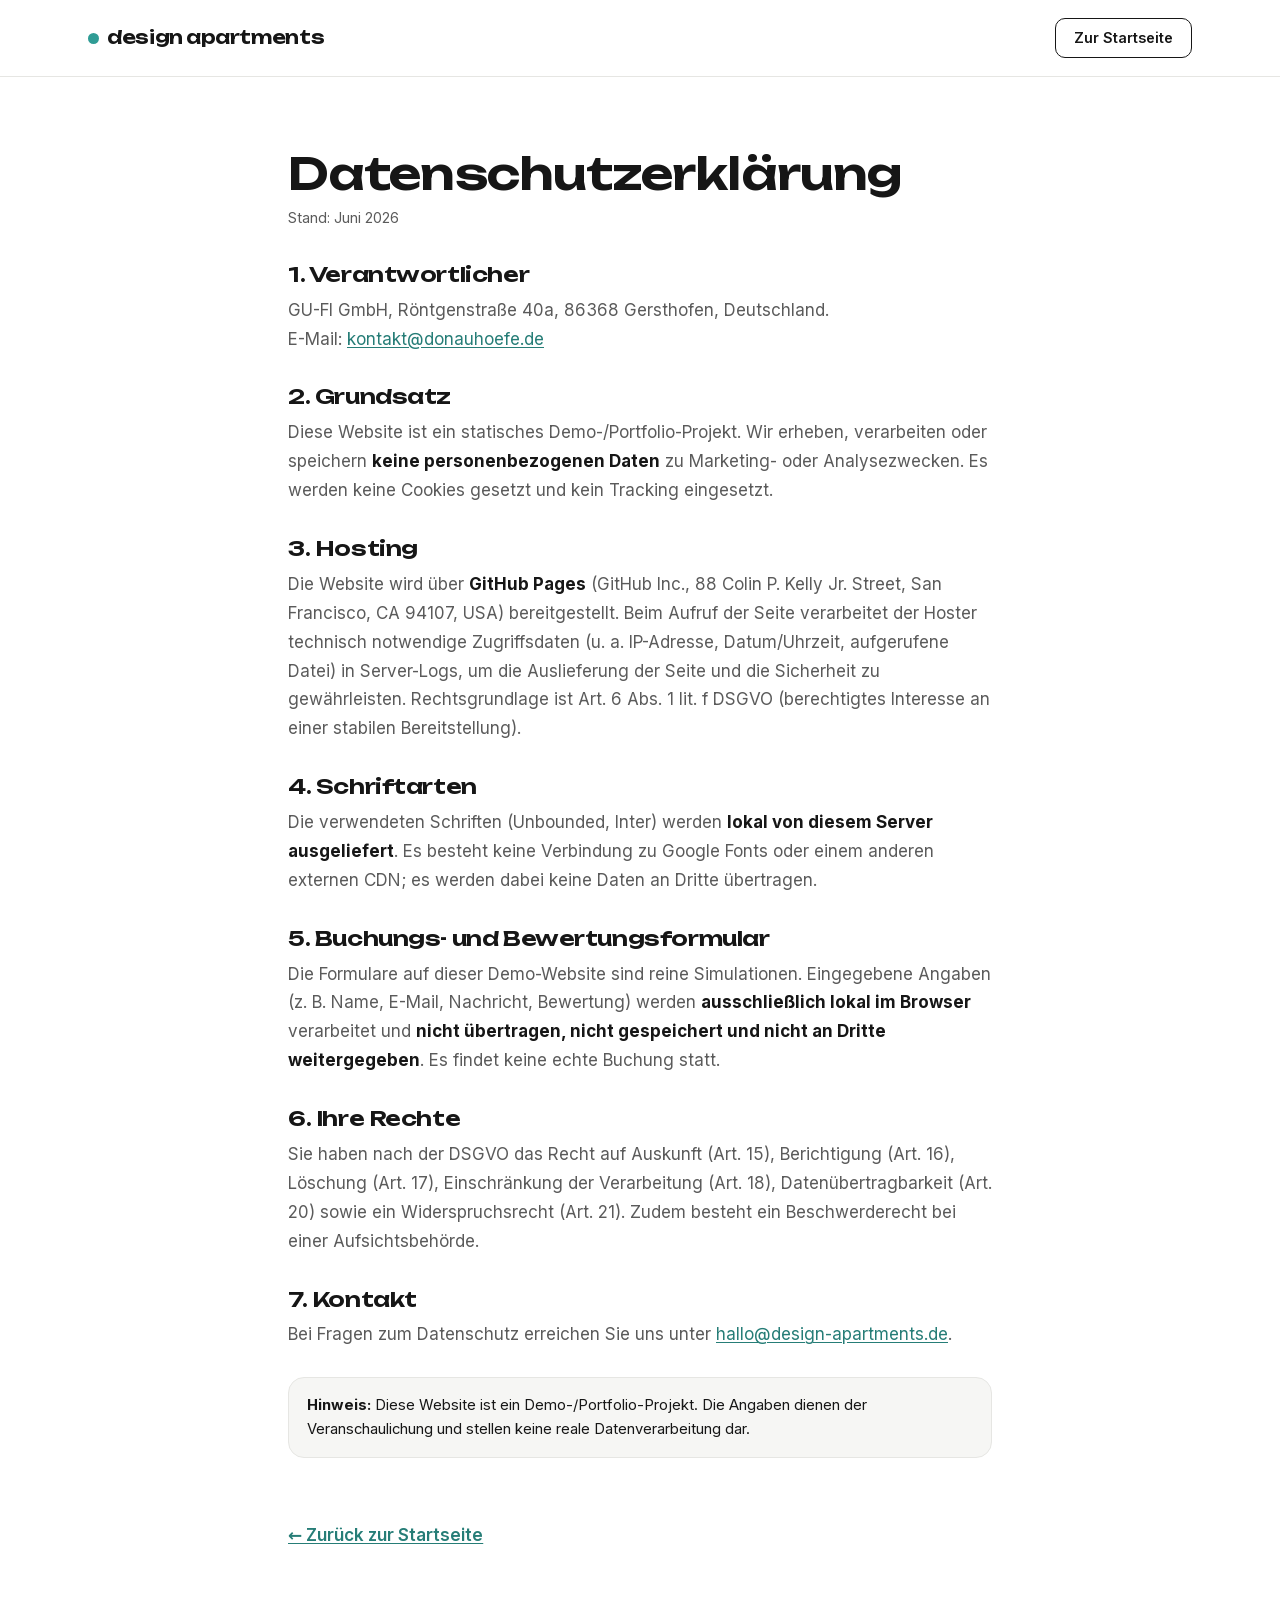
==== commit d1ab8bcc: "Impressum/Datenschutz: echte Betreiberdaten GU-FI GmbH statt Musterangaben Co-Authored-By: Claude Fa" ====
--- a/datenschutz.html
+++ b/datenschutz.html
@@ -27,8 +27,8 @@
 
       <h2>1. Verantwortlicher</h2>
       <p>
-        design apartments GmbH, Maximilianstraße 1, 80539 München, Deutschland.<br>
-        E-Mail: <a href="mailto:hallo@design-apartments.de">hallo@design-apartments.de</a>
+        GU-FI GmbH, Röntgenstraße 40a, 86368 Gersthofen, Deutschland.<br>
+        E-Mail: <a href="mailto:kontakt@donauhoefe.de">kontakt@donauhoefe.de</a>
       </p>
 
       <h2>2. Grundsatz</h2>
